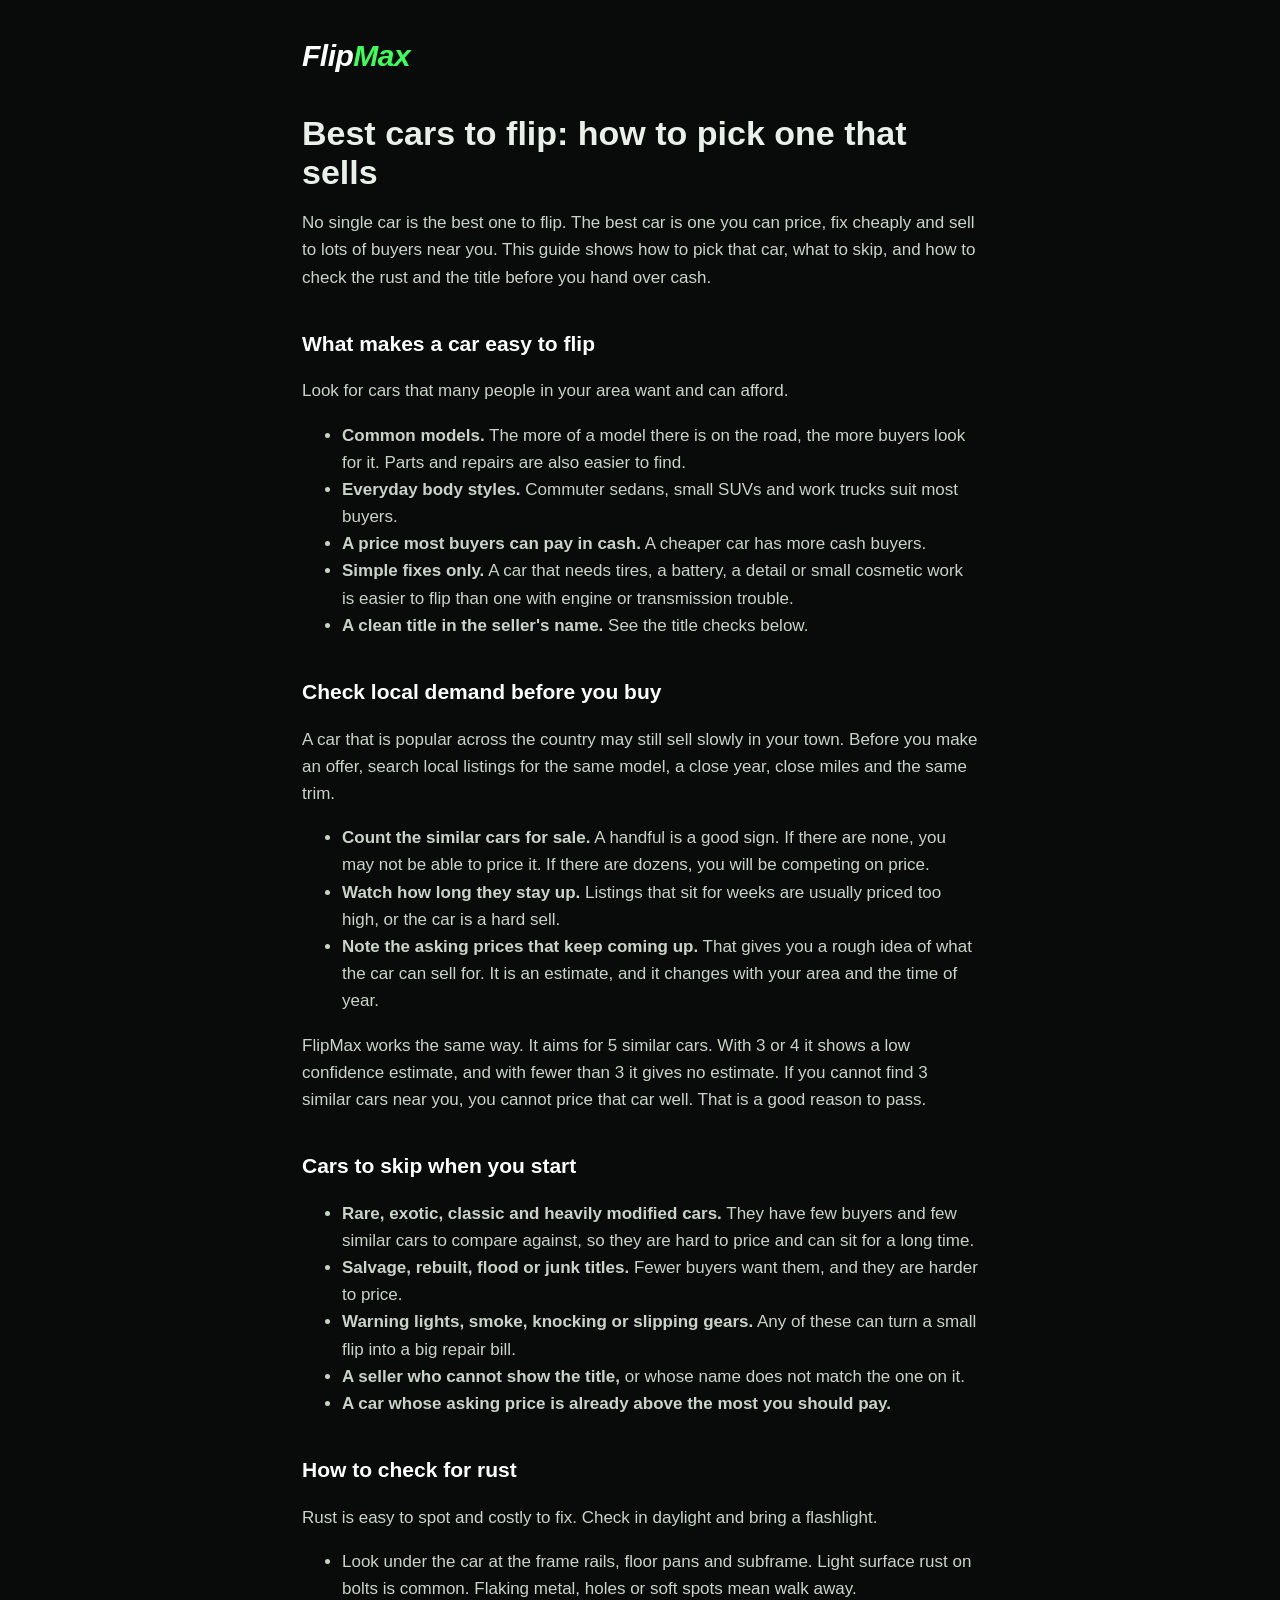
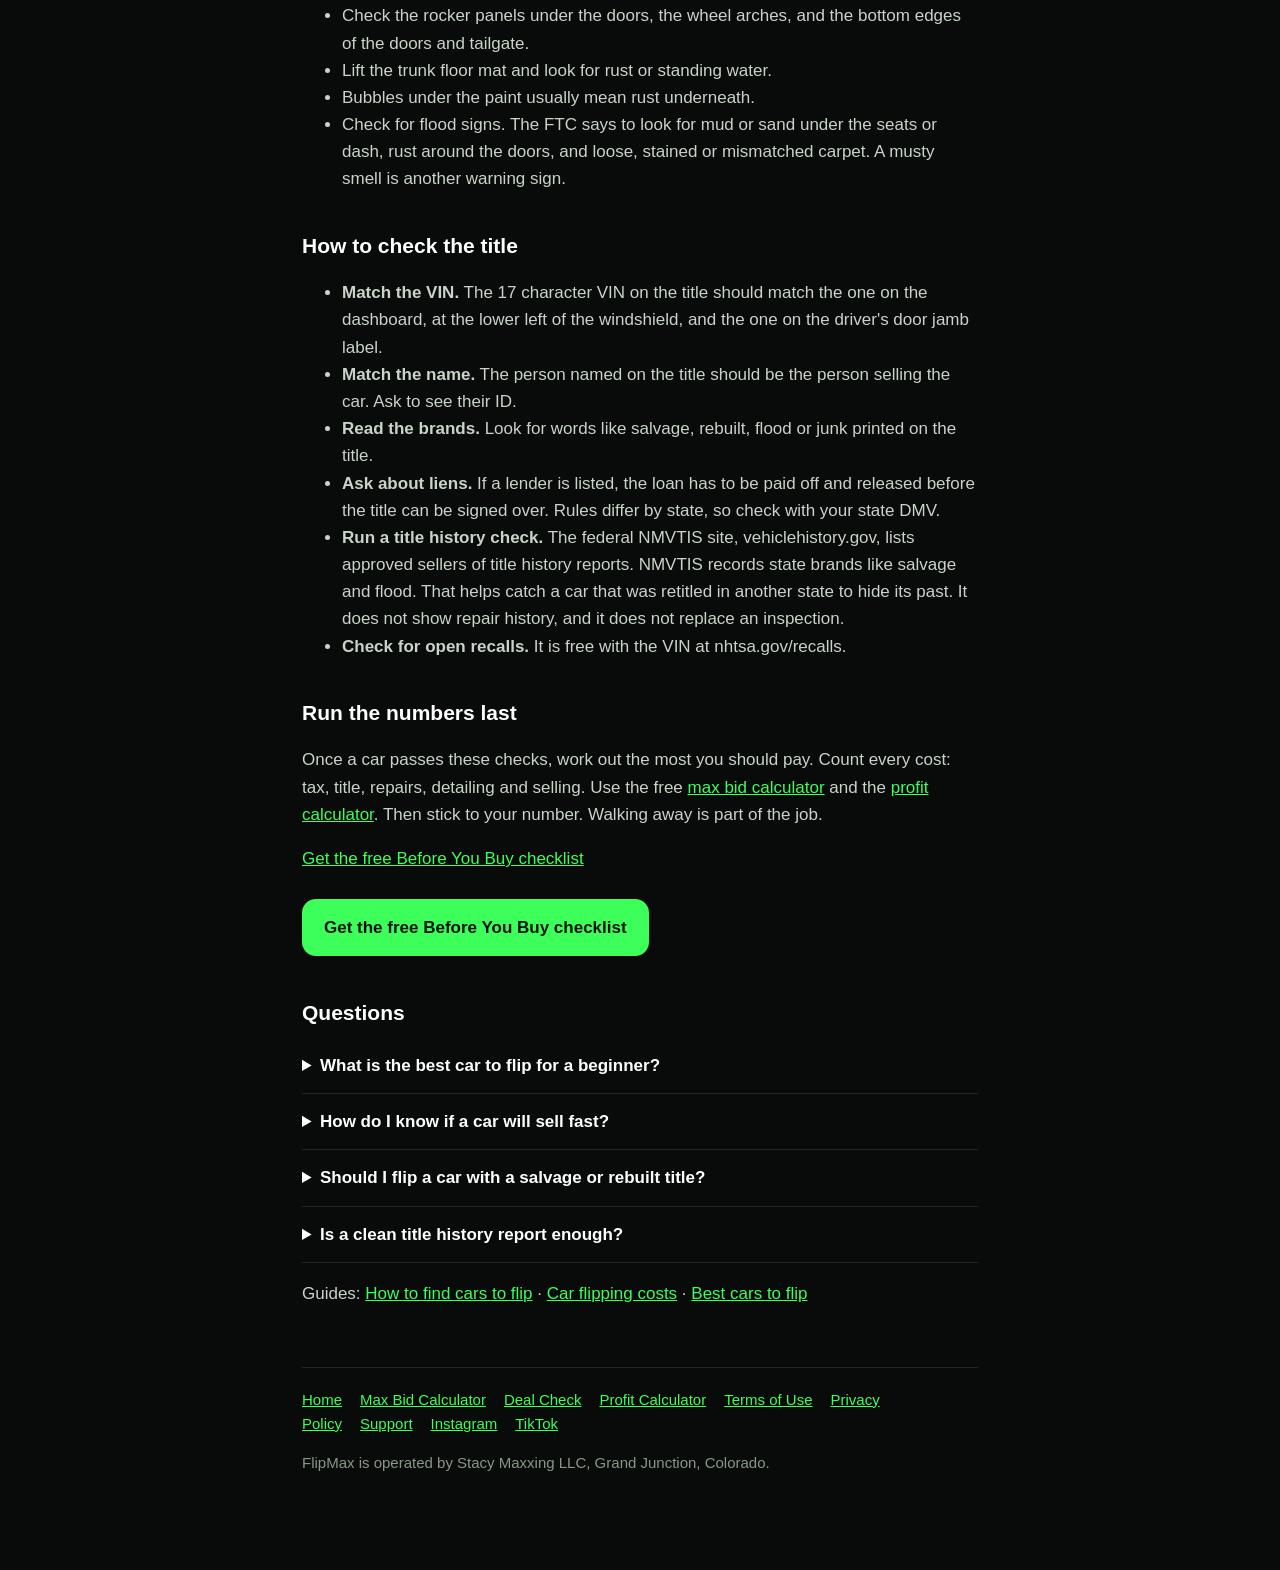
==== best-cars-to-flip.html @ 6864a01b "3 guide pages: how to find cars to flip, car flipping costs, best cars to flip Co-Authored-By: Claud" ====
<!doctype html><html lang="en"><head><meta charset="utf-8"><meta name="viewport" content="width=device-width,initial-scale=1">
<title>Best Cars to Flip: How to Pick One That Sells | FlipMax</title>
<meta name="description" content="How to pick a used car to flip: what sells fast, what to skip, and how to check for rust and title problems before you pay. Free checklist inside.">
<link rel="canonical" href="https://flipmax.app/best-cars-to-flip">
<meta property="og:title" content="Best cars to flip: how to pick one that sells">
<meta property="og:description" content="How to pick a used car to flip: what sells fast, what to skip, and how to check for rust and title problems before you pay. Free checklist inside.">
<meta property="og:url" content="https://flipmax.app/best-cars-to-flip">
<meta property="og:type" content="article">
<link rel="stylesheet" href="/site.css">
<style>section{margin-top:40px}details{border-bottom:1px solid #1f2a21;padding:14px 0}summary{cursor:pointer;color:#fff;font-weight:700}details p{margin:10px 0 0}h2{margin-top:36px}.cta{display:inline-block;padding:15px 22px;border-radius:14px;background:#3dff5a;color:#04130a;font-weight:800;font-size:17px;text-decoration:none;margin-top:10px}</style>
<script type="application/ld+json">{"@context": "https://schema.org", "@graph": [{"@type": "Article", "headline": "Best cars to flip: how to pick one that sells", "description": "How to pick a used car to flip: what sells fast, what to skip, and how to check for rust and title problems before you pay. Free checklist inside.", "url": "https://flipmax.app/best-cars-to-flip", "datePublished": "2026-11-27", "publisher": {"@type": "Organization", "name": "FlipMax", "url": "https://flipmax.app/"}}, {"@type": "FAQPage", "mainEntity": [{"@type": "Question", "name": "What is the best car to flip for a beginner?", "acceptedAnswer": {"@type": "Answer", "text": "A common car that many local buyers want. It should have a clean title, need only simple fixes, and have plenty of similar cars listed near you. No one model is right for every area."}}, {"@type": "Question", "name": "How do I know if a car will sell fast?", "acceptedAnswer": {"@type": "Answer", "text": "Look at similar listings near you. If there are several and they do not sit long, the demand is there. If similar cars stay listed for weeks, expect a slower sale or a lower price. Any guess at days to sell is an estimate."}}, {"@type": "Question", "name": "Should I flip a car with a salvage or rebuilt title?", "acceptedAnswer": {"@type": "Answer", "text": "Not when you are starting out. Fewer buyers want branded titles, they are harder to price, and the damage history matters. Rules for these titles differ by state."}}, {"@type": "Question", "name": "Is a clean title history report enough?", "acceptedAnswer": {"@type": "Answer", "text": "No. Not all damage gets reported, coverage can have gaps, and NMVTIS does not show repair history. Do your own rust and flood checks too, and get a mechanic to inspect the car if you can."}}]}]}</script>
</head><body><main><a class="logo" href="/">Flip<b>Max</b></a>
<h1>Best cars to flip: how to pick one that sells</h1>
<p>No single car is the best one to flip. The best car is one you can price, fix cheaply and sell to lots of buyers near you. This guide shows how to pick that car, what to skip, and how to check the rust and the title before you hand over cash.</p>
<h2>What makes a car easy to flip</h2>
<p>Look for cars that many people in your area want and can afford.</p>
<ul><li><b>Common models.</b> The more of a model there is on the road, the more buyers look for it. Parts and repairs are also easier to find.</li><li><b>Everyday body styles.</b> Commuter sedans, small SUVs and work trucks suit most buyers.</li><li><b>A price most buyers can pay in cash.</b> A cheaper car has more cash buyers.</li><li><b>Simple fixes only.</b> A car that needs tires, a battery, a detail or small cosmetic work is easier to flip than one with engine or transmission trouble.</li><li><b>A clean title in the seller's name.</b> See the title checks below.</li></ul>
<h2>Check local demand before you buy</h2>
<p>A car that is popular across the country may still sell slowly in your town. Before you make an offer, search local listings for the same model, a close year, close miles and the same trim.</p>
<ul><li><b>Count the similar cars for sale.</b> A handful is a good sign. If there are none, you may not be able to price it. If there are dozens, you will be competing on price.</li><li><b>Watch how long they stay up.</b> Listings that sit for weeks are usually priced too high, or the car is a hard sell.</li><li><b>Note the asking prices that keep coming up.</b> That gives you a rough idea of what the car can sell for. It is an estimate, and it changes with your area and the time of year.</li></ul>
<p>FlipMax works the same way. It aims for 5 similar cars. With 3 or 4 it shows a low confidence estimate, and with fewer than 3 it gives no estimate. If you cannot find 3 similar cars near you, you cannot price that car well. That is a good reason to pass.</p>
<h2>Cars to skip when you start</h2>
<ul><li><b>Rare, exotic, classic and heavily modified cars.</b> They have few buyers and few similar cars to compare against, so they are hard to price and can sit for a long time.</li><li><b>Salvage, rebuilt, flood or junk titles.</b> Fewer buyers want them, and they are harder to price.</li><li><b>Warning lights, smoke, knocking or slipping gears.</b> Any of these can turn a small flip into a big repair bill.</li><li><b>A seller who cannot show the title,</b> or whose name does not match the one on it.</li><li><b>A car whose asking price is already above the most you should pay.</b></li></ul>
<h2>How to check for rust</h2>
<p>Rust is easy to spot and costly to fix. Check in daylight and bring a flashlight.</p>
<ul><li>Look under the car at the frame rails, floor pans and subframe. Light surface rust on bolts is common. Flaking metal, holes or soft spots mean walk away.</li><li>Check the rocker panels under the doors, the wheel arches, and the bottom edges of the doors and tailgate.</li><li>Lift the trunk floor mat and look for rust or standing water.</li><li>Bubbles under the paint usually mean rust underneath.</li><li>Check for flood signs. The FTC says to look for mud or sand under the seats or dash, rust around the doors, and loose, stained or mismatched carpet. A musty smell is another warning sign.</li></ul>
<h2>How to check the title</h2>
<ul><li><b>Match the VIN.</b> The 17 character VIN on the title should match the one on the dashboard, at the lower left of the windshield, and the one on the driver's door jamb label.</li><li><b>Match the name.</b> The person named on the title should be the person selling the car. Ask to see their ID.</li><li><b>Read the brands.</b> Look for words like salvage, rebuilt, flood or junk printed on the title.</li><li><b>Ask about liens.</b> If a lender is listed, the loan has to be paid off and released before the title can be signed over. Rules differ by state, so check with your state DMV.</li><li><b>Run a title history check.</b> The federal NMVTIS site, vehiclehistory.gov, lists approved sellers of title history reports. NMVTIS records state brands like salvage and flood. That helps catch a car that was retitled in another state to hide its past. It does not show repair history, and it does not replace an inspection.</li><li><b>Check for open recalls.</b> It is free with the VIN at nhtsa.gov/recalls.</li></ul>
<h2>Run the numbers last</h2>
<p>Once a car passes these checks, work out the most you should pay. Count every cost: tax, title, repairs, detailing and selling. Use the free <a href="/max-bid-calculator">max bid calculator</a> and the <a href="/car-flipping-profit-calculator">profit calculator</a>. Then stick to your number. Walking away is part of the job.</p>
<p><a href="/before-you-buy-checklist.pdf">Get the free Before You Buy checklist</a></p>
<p><a class="cta" href="/before-you-buy-checklist.pdf">Get the free Before You Buy checklist</a></p>
<section><h2>Questions</h2><details><summary>What is the best car to flip for a beginner?</summary><p>A common car that many local buyers want. It should have a clean title, need only simple fixes, and have plenty of similar cars listed near you. No one model is right for every area.</p></details><details><summary>How do I know if a car will sell fast?</summary><p>Look at similar listings near you. If there are several and they do not sit long, the demand is there. If similar cars stay listed for weeks, expect a slower sale or a lower price. Any guess at days to sell is an estimate.</p></details><details><summary>Should I flip a car with a salvage or rebuilt title?</summary><p>Not when you are starting out. Fewer buyers want branded titles, they are harder to price, and the damage history matters. Rules for these titles differ by state.</p></details><details><summary>Is a clean title history report enough?</summary><p>No. Not all damage gets reported, coverage can have gaps, and NMVTIS does not show repair history. Do your own rust and flood checks too, and get a mechanic to inspect the car if you can.</p></details></section>
<p class="note">Guides: <a href="/how-to-find-cars-to-flip">How to find cars to flip</a> · <a href="/car-flipping-costs">Car flipping costs</a> · <a href="/best-cars-to-flip">Best cars to flip</a></p>
<footer><a href="/">Home</a><a href="/max-bid-calculator">Max Bid Calculator</a><a href="/is-this-car-a-good-deal">Deal Check</a><a href="/car-flipping-profit-calculator">Profit Calculator</a><a href="/terms">Terms of Use</a><a href="/privacy">Privacy Policy</a><a href="/support">Support</a><a href="https://www.instagram.com/flipmaxapp/">Instagram</a><a href="https://www.tiktok.com/@flipmaxapp">TikTok</a><p class="muted">FlipMax is operated by Stacy Maxxing LLC, Grand Junction, Colorado.</p></footer>
</main></body></html>
---- site.css ----
:root{color-scheme:dark}*{box-sizing:border-box}
body{margin:0;background:#080b09;color:#e9efe9;font:17px/1.6 -apple-system,BlinkMacSystemFont,"Segoe UI",Roboto,Helvetica,Arial,sans-serif}
a{color:#3dff5a}main{max-width:720px;margin:0 auto;padding:32px 22px 80px}
.logo{font-weight:900;font-style:italic;font-size:30px;letter-spacing:-.5px;text-decoration:none;color:#fff}.logo b{color:#3dff5a}
h1{font-size:34px;line-height:1.15;margin:34px 0 10px}h2{font-size:21px;margin:34px 0 8px;color:#fff}
p,li{color:#c9d3c9}.muted{color:#8a968a;font-size:15px}
table{width:100%;border-collapse:collapse;margin:14px 0;font-size:15px}th,td{text-align:left;vertical-align:top;padding:10px;border:1px solid #1f2a21}th{color:#fff;background:#0f1511}
.hero h1{font-size:44px;margin-top:70px}.pill{display:inline-block;margin-top:22px;padding:14px 22px;border-radius:999px;background:#3dff5a;color:#04130a;font-weight:800;text-decoration:none}
.cards{display:grid;gap:14px;margin:40px 0}.card{border:1px solid #1f2a21;border-radius:16px;padding:18px;background:#0f1511}.card h3{margin:0 0 6px;color:#fff;font-size:18px}.card p{margin:0}
footer{margin-top:60px;padding-top:20px;border-top:1px solid #1f2a21;font-size:15px}footer a{margin-right:18px}
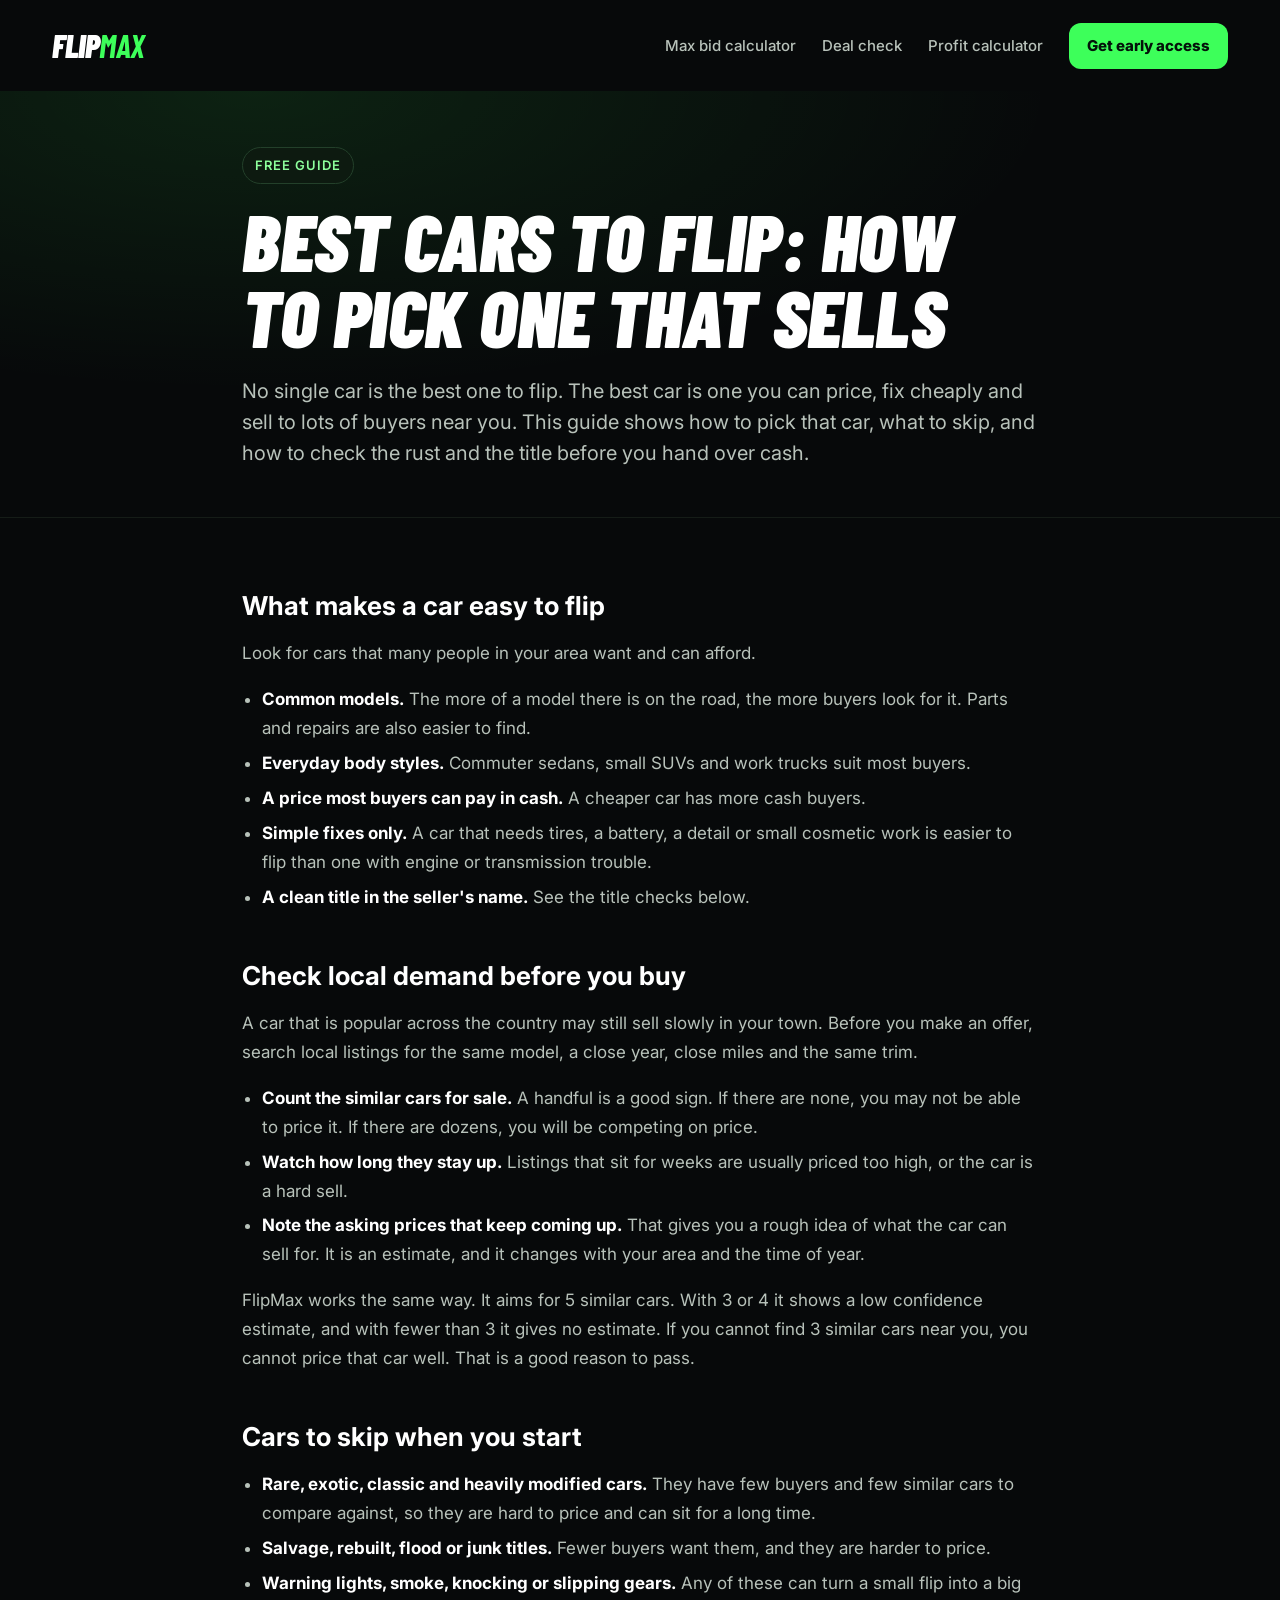
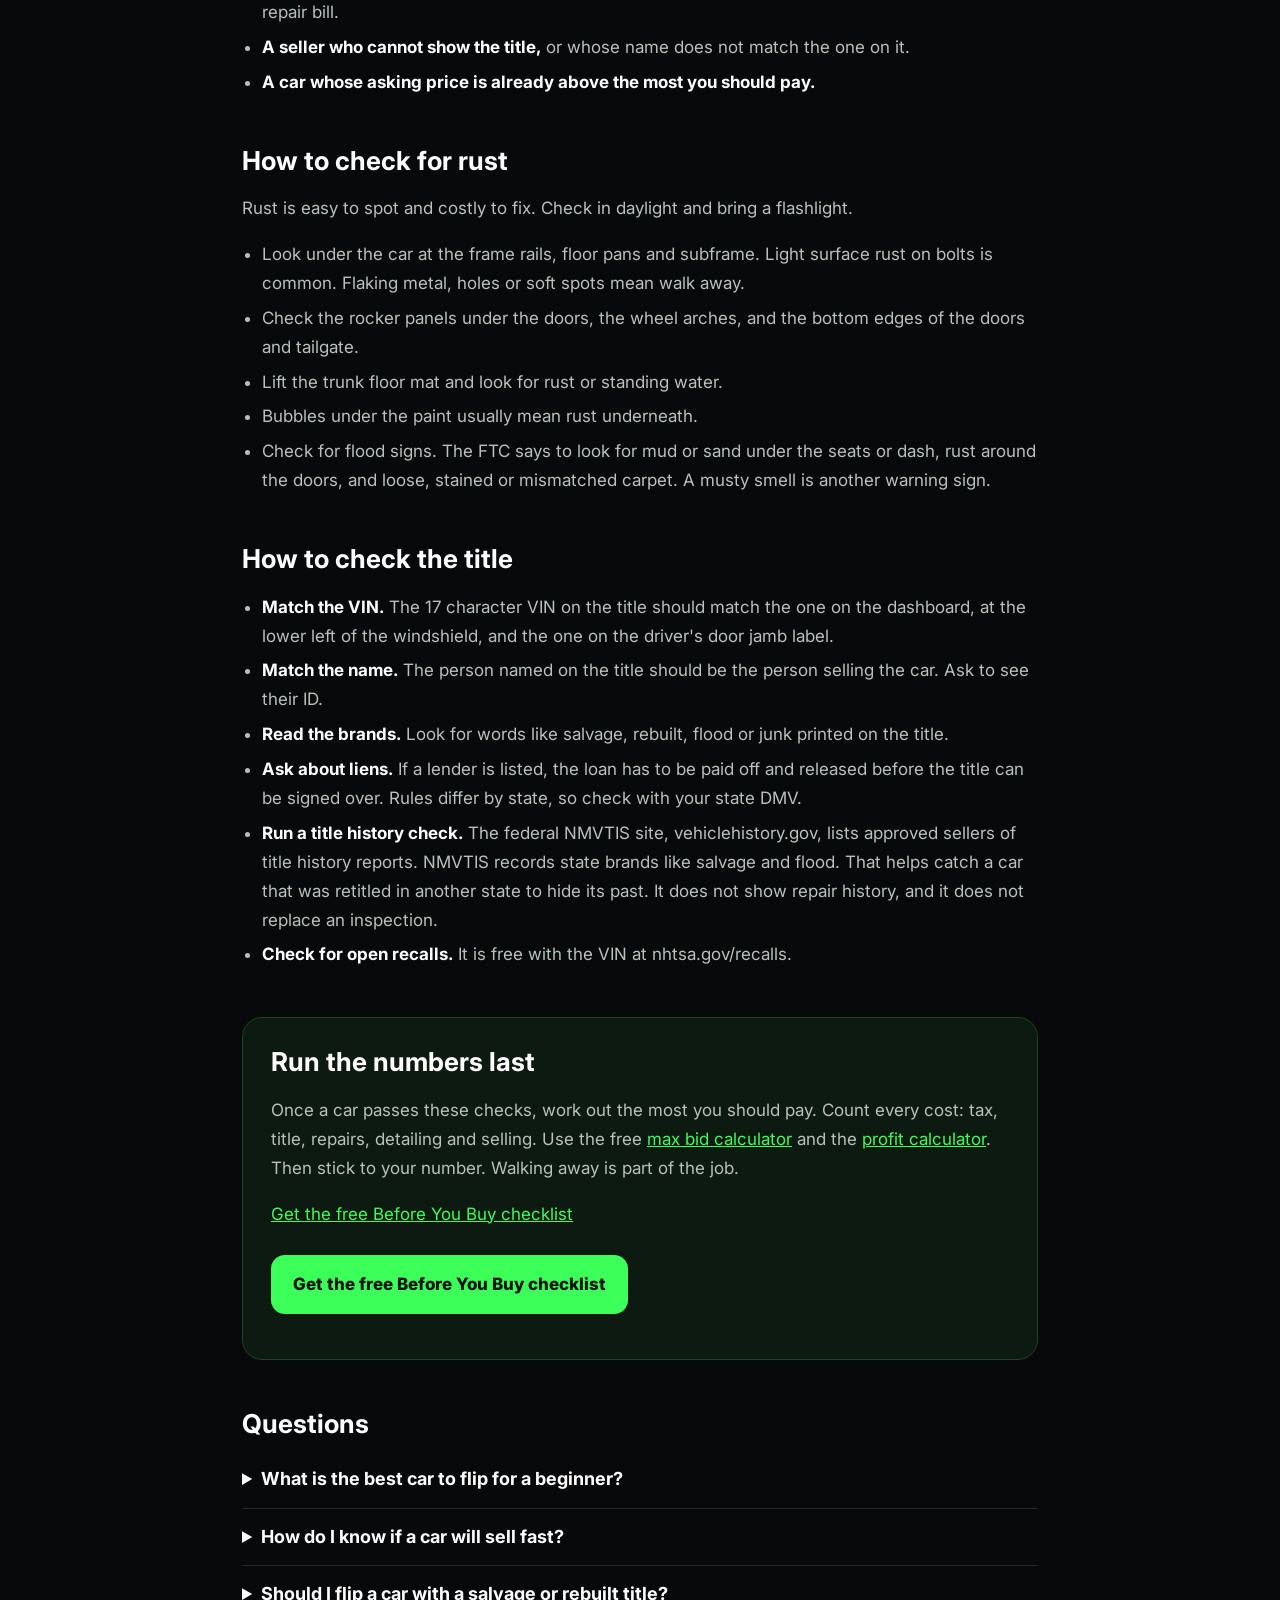
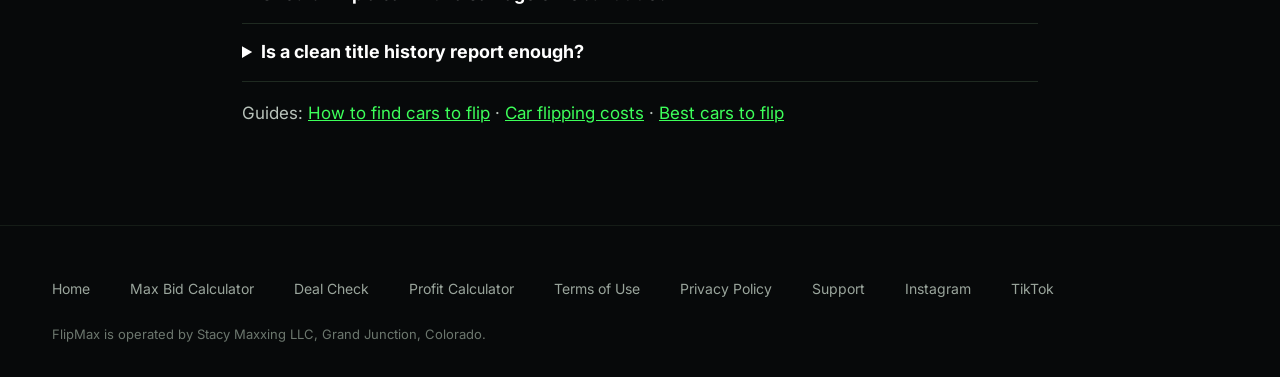
==== commit 35839003: "Guide pages restyled to match new home page Co-Authored-By: Claude Opus 5.5 <noreply@anthropic.com> " ====
--- a/best-cars-to-flip.html
+++ b/best-cars-to-flip.html
@@ -6,12 +6,10 @@
 <meta property="og:description" content="How to pick a used car to flip: what sells fast, what to skip, and how to check for rust and title problems before you pay. Free checklist inside.">
 <meta property="og:url" content="https://flipmax.app/best-cars-to-flip">
 <meta property="og:type" content="article">
-<link rel="stylesheet" href="/site.css">
+<link rel="stylesheet" href="/site.css"><link rel="preconnect" href="https://fonts.googleapis.com"><link rel="preconnect" href="https://fonts.gstatic.com" crossorigin><link href="https://fonts.googleapis.com/css2?family=Barlow+Condensed:ital,wght@1,900&family=Inter:wght@400;500;600;700;800&display=swap" rel="stylesheet"><link rel="stylesheet" href="/guide.css">
 <style>section{margin-top:40px}details{border-bottom:1px solid #1f2a21;padding:14px 0}summary{cursor:pointer;color:#fff;font-weight:700}details p{margin:10px 0 0}h2{margin-top:36px}.cta{display:inline-block;padding:15px 22px;border-radius:14px;background:#3dff5a;color:#04130a;font-weight:800;font-size:17px;text-decoration:none;margin-top:10px}</style>
 <script type="application/ld+json">{"@context": "https://schema.org", "@graph": [{"@type": "Article", "headline": "Best cars to flip: how to pick one that sells", "description": "How to pick a used car to flip: what sells fast, what to skip, and how to check for rust and title problems before you pay. Free checklist inside.", "url": "https://flipmax.app/best-cars-to-flip", "datePublished": "2026-11-27", "publisher": {"@type": "Organization", "name": "FlipMax", "url": "https://flipmax.app/"}}, {"@type": "FAQPage", "mainEntity": [{"@type": "Question", "name": "What is the best car to flip for a beginner?", "acceptedAnswer": {"@type": "Answer", "text": "A common car that many local buyers want. It should have a clean title, need only simple fixes, and have plenty of similar cars listed near you. No one model is right for every area."}}, {"@type": "Question", "name": "How do I know if a car will sell fast?", "acceptedAnswer": {"@type": "Answer", "text": "Look at similar listings near you. If there are several and they do not sit long, the demand is there. If similar cars stay listed for weeks, expect a slower sale or a lower price. Any guess at days to sell is an estimate."}}, {"@type": "Question", "name": "Should I flip a car with a salvage or rebuilt title?", "acceptedAnswer": {"@type": "Answer", "text": "Not when you are starting out. Fewer buyers want branded titles, they are harder to price, and the damage history matters. Rules for these titles differ by state."}}, {"@type": "Question", "name": "Is a clean title history report enough?", "acceptedAnswer": {"@type": "Answer", "text": "No. Not all damage gets reported, coverage can have gaps, and NMVTIS does not show repair history. Do your own rust and flood checks too, and get a mechanic to inspect the car if you can."}}]}]}</script>
-</head><body><main><a class="logo" href="/">Flip<b>Max</b></a>
-<h1>Best cars to flip: how to pick one that sells</h1>
-<p>No single car is the best one to flip. The best car is one you can price, fix cheaply and sell to lots of buyers near you. This guide shows how to pick that car, what to skip, and how to check the rust and the title before you hand over cash.</p>
+</head><body><header class="top"><a class="logo" href="/">Flip<b>Max</b></a><nav class="nav"><a href="/max-bid-calculator">Max bid calculator</a><a href="/is-this-car-a-good-deal">Deal check</a><a href="/car-flipping-profit-calculator">Profit calculator</a><a class="btn" href="/#join">Get early access</a></nav></header><div class="ghero"><div class="in"><p class="chip">Free guide</p><h1>Best cars to flip: how to pick one that sells</h1><p class="intro">No single car is the best one to flip. The best car is one you can price, fix cheaply and sell to lots of buyers near you. This guide shows how to pick that car, what to skip, and how to check the rust and the title before you hand over cash.</p></div></div><main class="g">
 <h2>What makes a car easy to flip</h2>
 <p>Look for cars that many people in your area want and can afford.</p>
 <ul><li><b>Common models.</b> The more of a model there is on the road, the more buyers look for it. Parts and repairs are also easier to find.</li><li><b>Everyday body styles.</b> Commuter sedans, small SUVs and work trucks suit most buyers.</li><li><b>A price most buyers can pay in cash.</b> A cheaper car has more cash buyers.</li><li><b>Simple fixes only.</b> A car that needs tires, a battery, a detail or small cosmetic work is easier to flip than one with engine or transmission trouble.</li><li><b>A clean title in the seller's name.</b> See the title checks below.</li></ul>
@@ -26,11 +24,10 @@
 <ul><li>Look under the car at the frame rails, floor pans and subframe. Light surface rust on bolts is common. Flaking metal, holes or soft spots mean walk away.</li><li>Check the rocker panels under the doors, the wheel arches, and the bottom edges of the doors and tailgate.</li><li>Lift the trunk floor mat and look for rust or standing water.</li><li>Bubbles under the paint usually mean rust underneath.</li><li>Check for flood signs. The FTC says to look for mud or sand under the seats or dash, rust around the doors, and loose, stained or mismatched carpet. A musty smell is another warning sign.</li></ul>
 <h2>How to check the title</h2>
 <ul><li><b>Match the VIN.</b> The 17 character VIN on the title should match the one on the dashboard, at the lower left of the windshield, and the one on the driver's door jamb label.</li><li><b>Match the name.</b> The person named on the title should be the person selling the car. Ask to see their ID.</li><li><b>Read the brands.</b> Look for words like salvage, rebuilt, flood or junk printed on the title.</li><li><b>Ask about liens.</b> If a lender is listed, the loan has to be paid off and released before the title can be signed over. Rules differ by state, so check with your state DMV.</li><li><b>Run a title history check.</b> The federal NMVTIS site, vehiclehistory.gov, lists approved sellers of title history reports. NMVTIS records state brands like salvage and flood. That helps catch a car that was retitled in another state to hide its past. It does not show repair history, and it does not replace an inspection.</li><li><b>Check for open recalls.</b> It is free with the VIN at nhtsa.gov/recalls.</li></ul>
-<h2>Run the numbers last</h2>
+<div class="box"><h2>Run the numbers last</h2>
 <p>Once a car passes these checks, work out the most you should pay. Count every cost: tax, title, repairs, detailing and selling. Use the free <a href="/max-bid-calculator">max bid calculator</a> and the <a href="/car-flipping-profit-calculator">profit calculator</a>. Then stick to your number. Walking away is part of the job.</p>
 <p><a href="/before-you-buy-checklist.pdf">Get the free Before You Buy checklist</a></p>
-<p><a class="cta" href="/before-you-buy-checklist.pdf">Get the free Before You Buy checklist</a></p>
+<p><a class="cta" href="/before-you-buy-checklist.pdf">Get the free Before You Buy checklist</a></p></div>
 <section><h2>Questions</h2><details><summary>What is the best car to flip for a beginner?</summary><p>A common car that many local buyers want. It should have a clean title, need only simple fixes, and have plenty of similar cars listed near you. No one model is right for every area.</p></details><details><summary>How do I know if a car will sell fast?</summary><p>Look at similar listings near you. If there are several and they do not sit long, the demand is there. If similar cars stay listed for weeks, expect a slower sale or a lower price. Any guess at days to sell is an estimate.</p></details><details><summary>Should I flip a car with a salvage or rebuilt title?</summary><p>Not when you are starting out. Fewer buyers want branded titles, they are harder to price, and the damage history matters. Rules for these titles differ by state.</p></details><details><summary>Is a clean title history report enough?</summary><p>No. Not all damage gets reported, coverage can have gaps, and NMVTIS does not show repair history. Do your own rust and flood checks too, and get a mechanic to inspect the car if you can.</p></details></section>
 <p class="note">Guides: <a href="/how-to-find-cars-to-flip">How to find cars to flip</a> · <a href="/car-flipping-costs">Car flipping costs</a> · <a href="/best-cars-to-flip">Best cars to flip</a></p>
-<footer><a href="/">Home</a><a href="/max-bid-calculator">Max Bid Calculator</a><a href="/is-this-car-a-good-deal">Deal Check</a><a href="/car-flipping-profit-calculator">Profit Calculator</a><a href="/terms">Terms of Use</a><a href="/privacy">Privacy Policy</a><a href="/support">Support</a><a href="https://www.instagram.com/flipmaxapp/">Instagram</a><a href="https://www.tiktok.com/@flipmaxapp">TikTok</a><p class="muted">FlipMax is operated by Stacy Maxxing LLC, Grand Junction, Colorado.</p></footer>
-</main></body></html>
+</main><footer class="foot"><div class="in"><a href="/">Home</a><a href="/max-bid-calculator">Max Bid Calculator</a><a href="/is-this-car-a-good-deal">Deal Check</a><a href="/car-flipping-profit-calculator">Profit Calculator</a><a href="/terms">Terms of Use</a><a href="/privacy">Privacy Policy</a><a href="/support">Support</a><a href="https://www.instagram.com/flipmaxapp/">Instagram</a><a href="https://www.tiktok.com/@flipmaxapp">TikTok</a><p class="muted">FlipMax is operated by Stacy Maxxing LLC, Grand Junction, Colorado.</p></div></footer></body></html>
--- a/guide.css
+++ b/guide.css
@@ -0,0 +1,32 @@
+body{background:#07090a;font-family:Inter,-apple-system,"Segoe UI",Roboto,Arial,sans-serif;color:#e8ede9}
+.top{display:flex;align-items:center;justify-content:space-between;gap:20px;padding:20px 32px;max-width:1240px;margin:0 auto}
+.top .logo{font-family:"Barlow Condensed",Impact,sans-serif;font-style:italic;font-weight:900;text-transform:uppercase;font-size:32px;color:#fff;text-decoration:none}
+.top .logo b{color:#3dff5a}
+.nav{display:flex;gap:26px;align-items:center;font-size:15px;font-weight:500}
+.nav a{color:#b8c2ba;text-decoration:none}.nav a:hover{color:#fff}
+.btn{display:inline-flex;align-items:center;justify-content:center;background:#3dff5a;color:#04130a!important;font-weight:800;border-radius:12px;text-decoration:none}
+.nav .btn{padding:11px 18px}
+.ghero{border-bottom:1px solid #151c17;background:radial-gradient(800px 300px at 20% 0,rgba(61,255,90,.10),transparent)}
+.ghero .in{max-width:860px;margin:0 auto;padding:56px 32px 48px}
+.ghero .chip{display:inline-block;border:1px solid #23402a;background:#0d1a10;color:#8dff9c;font-size:13px;font-weight:600;letter-spacing:.08em;text-transform:uppercase;padding:7px 12px;border-radius:999px;margin:0 0 18px}
+.ghero h1{font-family:"Barlow Condensed",Impact,sans-serif;font-style:italic;font-weight:900;text-transform:uppercase;letter-spacing:-.5px;line-height:.95;color:#fff;font-size:clamp(46px,7vw,80px);margin:0}
+.ghero .intro{font-size:20px;line-height:1.55;color:#b8c2ba;margin:22px 0 0}
+main.g{max-width:860px;margin:0 auto;padding:24px 32px 40px}
+main.g p,main.g li{color:#b8c2ba;font-size:17px;line-height:1.7}
+main.g h2{font-size:26px;color:#fff;margin:48px 0 10px;line-height:1.25}
+main.g ul{padding-left:20px}main.g li{margin:6px 0}main.g b{color:#fff}
+main.g a{color:#3dff5a}
+main.g table{width:100%;border-collapse:separate;border-spacing:0;margin:18px 0;font-size:15px;border:1px solid #1d2620;border-radius:14px;overflow:hidden}
+main.g th,main.g td{padding:12px 14px;border:0;border-bottom:1px solid #1d2620;text-align:left;vertical-align:top}
+main.g th{background:#0f2a14;color:#fff}main.g td{background:#0e1310;color:#b8c2ba}
+.tablewrap{overflow-x:auto}
+.cta{display:inline-flex;padding:16px 24px;border-radius:12px;background:#3dff5a;color:#04130a!important;font-weight:800;font-size:17px;text-decoration:none;margin-top:10px}
+.box{margin:48px 0 0;border-radius:20px;border:1px solid #23402a;background:#0d1a10;padding:28px}
+.box h2{margin-top:0!important}
+main.g section{margin-top:40px}
+details{border-bottom:1px solid #1d2620;padding:18px 0}summary{cursor:pointer;font-size:18px;font-weight:600;color:#fff}details p{margin:10px 0 0}
+.note{font-size:15px;color:#7f8b81}
+.foot{border-top:1px solid #151c17;margin-top:40px}.foot .in{max-width:1240px;margin:0 auto;padding:32px;display:flex;flex-wrap:wrap;gap:16px 22px;font-size:14px}
+.foot a{color:#9aa59c;text-decoration:none}.foot a:hover{color:#fff}.foot p{width:100%;margin:8px 0 0;font-size:13px;color:#6c776e}
+@media(max-width:860px){.nav a:not(.btn){display:none}}
+@media(max-width:560px){.top,.ghero .in,main.g,.foot .in{padding-left:20px;padding-right:20px}.ghero .in{padding-top:32px}.ghero .intro{font-size:18px}main.g h2{font-size:23px}.top .logo{font-size:28px}.nav .btn{padding:10px 14px;font-size:14px}.box{padding:22px}.cta{width:100%;justify-content:center}}
